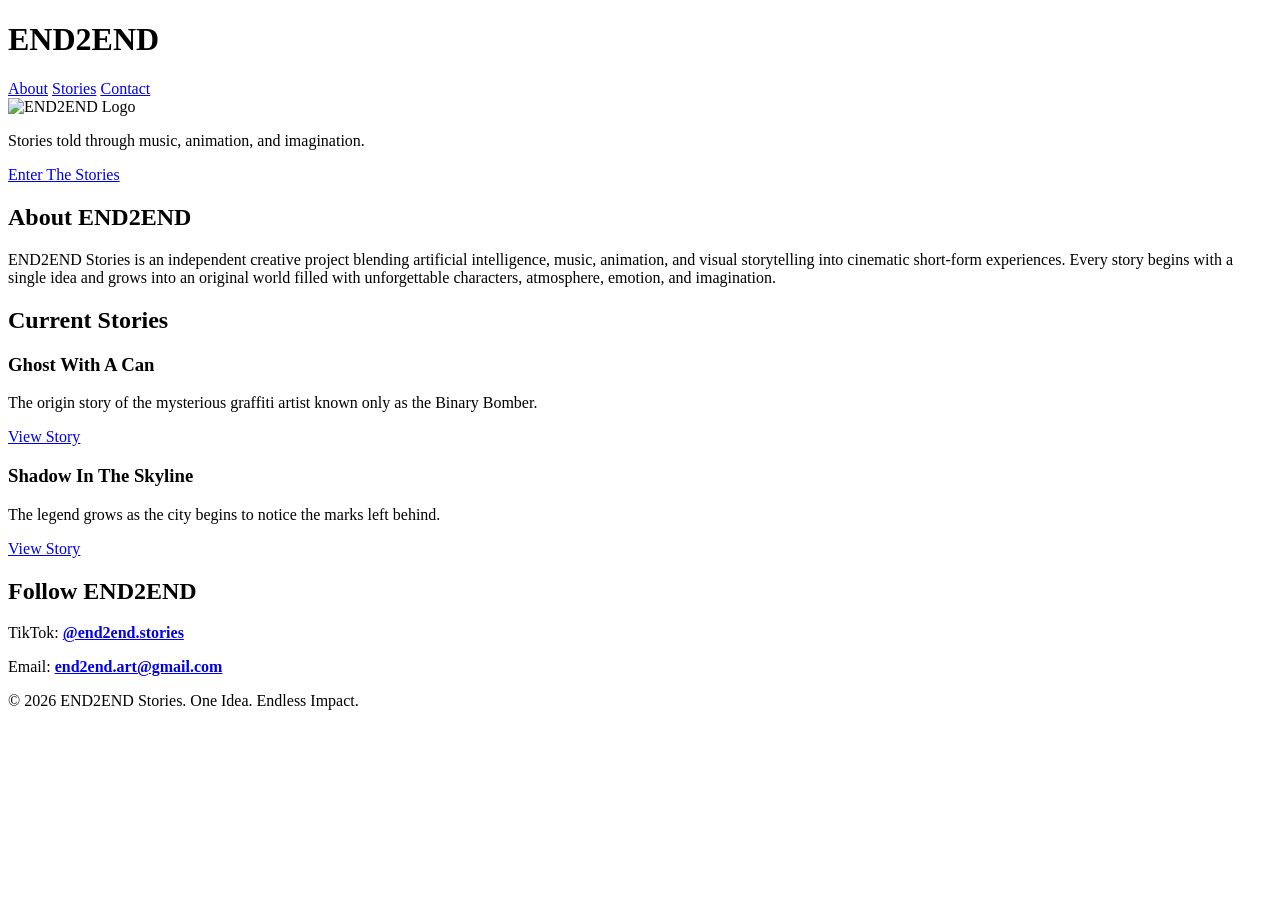
==== index.html @ b1d9ed48 "Initial commit" ====
<!DOCTYPE html>
<html lang="en">
<head>
    <meta charset="UTF-8">
    <meta name="viewport" content="width=device-width, initial-scale=1.0">

    <title>END2END Stories</title>

    <meta name="description" content="END2END Stories blends AI, music, animation, and visual storytelling into cinematic short-form worlds filled with unforgettable characters and imagination.">

    <link rel="stylesheet" href="style.css">
</head>

<body>

<header>
    <h1>END2END</h1>

    <nav>
        <a href="#about">About</a>
        <a href="#stories">Stories</a>
        <a href="#contact">Contact</a>
    </nav>
</header>

<section class="hero">

    <img src="images/logo.png" class="hero-logo" alt="END2END Logo">

    <p class="tagline">
        Stories told through music, animation, and imagination.
    </p>

    <a href="#stories" class="hero-button">
        Enter The Stories
    </a>

</section>

<section id="about" class="section-block">

    <h2>About END2END</h2>

    <p>
        END2END Stories is an independent creative project blending artificial intelligence,
        music, animation, and visual storytelling into cinematic short-form experiences.
        Every story begins with a single idea and grows into an original world filled with
        unforgettable characters, atmosphere, emotion, and imagination.
    </p>

</section>

<section id="stories" class="section-block">

    <h2>Current Stories</h2>

    <div class="story-grid">

        <div class="card">
            <h3>Ghost With A Can</h3>

            <p>
                The origin story of the mysterious graffiti artist known only as
                the Binary Bomber.
            </p>

            <a href="ghost-with-a-can.html" class="button">
                View Story
            </a>
        </div>

        <div class="card">
            <h3>Shadow In The Skyline</h3>

            <p>
                The legend grows as the city begins to notice the marks left behind.
            </p>

            <a href="shadow-in-the-skyline.html" class="button">
                View Story
            </a>
        </div>

    </div>

</section>

<section id="contact" class="section-block contact">

    <h2>Follow END2END</h2>

    <p>
        TikTok:
        <a href="https://www.tiktok.com/@end2end.stories" target="_blank">
            <strong>@end2end.stories</strong>
        </a>
    </p>

    <p>
        Email:
        <a href="mailto:end2end.art@gmail.com">
            <strong>end2end.art@gmail.com</strong>
        </a>
    </p>

</section>

<footer>

    <p>
        © 2026 END2END Stories. One Idea. Endless Impact.
    </p>

</footer>

</body>
</html>
---- style.css ----
<!DOCTYPE html>
<html lang="en">
<head>
    <meta charset="UTF-8">
    <meta name="viewport" content="width=device-width, initial-scale=1.0">

    <title>END2END Stories</title>

    <meta name="description" content="END2END Stories blends AI, music, animation, and visual storytelling into cinematic short-form worlds filled with unforgettable characters and imagination.">

    <link rel="stylesheet" href="style.css">
</head>

<body>

<header>
    <h1>END2END</h1>

    <nav>
        <a href="#about">About</a>
        <a href="#stories">Stories</a>
        <a href="#contact">Contact</a>
    </nav>
</header>

<section class="hero">

    <img src="images/logo.png" class="hero-logo" alt="END2END Logo">

    <p class="tagline">
        Stories told through music, animation, and imagination.
    </p>

    <a href="#stories" class="hero-button">
        Enter The Stories
    </a>

</section>

<section id="about" class="section-block">

    <h2>About END2END</h2>

    <p>
        END2END Stories is an independent creative project blending artificial intelligence,
        music, animation, and visual storytelling into cinematic short-form experiences.
        Every story begins with a single idea and grows into an original world filled with
        unforgettable characters, atmosphere, emotion, and imagination.
    </p>

</section>

<section id="stories" class="section-block">

    <h2>Current Stories</h2>

    <div class="story-grid">

        <div class="card">
            <h3>Ghost With A Can</h3>

            <p>
                The origin story of the mysterious graffiti artist known only as
                the Binary Bomber.
            </p>

            <a href="ghost-with-a-can.html" class="button">
                View Story
            </a>
        </div>

        <div class="card">
            <h3>Shadow In The Skyline</h3>

            <p>
                The legend grows as the city begins to notice the marks left behind.
            </p>

            <a href="shadow-in-the-skyline.html" class="button">
                View Story
            </a>
        </div>

    </div>

</section>

<section id="contact" class="section-block contact">

    <h2>Follow END2END</h2>

    <p>
        TikTok:
        <a href="https://www.tiktok.com/@end2end.stories" target="_blank">
            <strong>@end2end.stories</strong>
        </a>
    </p>

    <p>
        Email:
        <a href="mailto:end2end.art@gmail.com">
            <strong>end2end.art@gmail.com</strong>
        </a>
    </p>

</section>

<footer>

    <p>
        © 2026 END2END Stories. One Idea. Endless Impact.
    </p>

</footer>

</body>
</html>
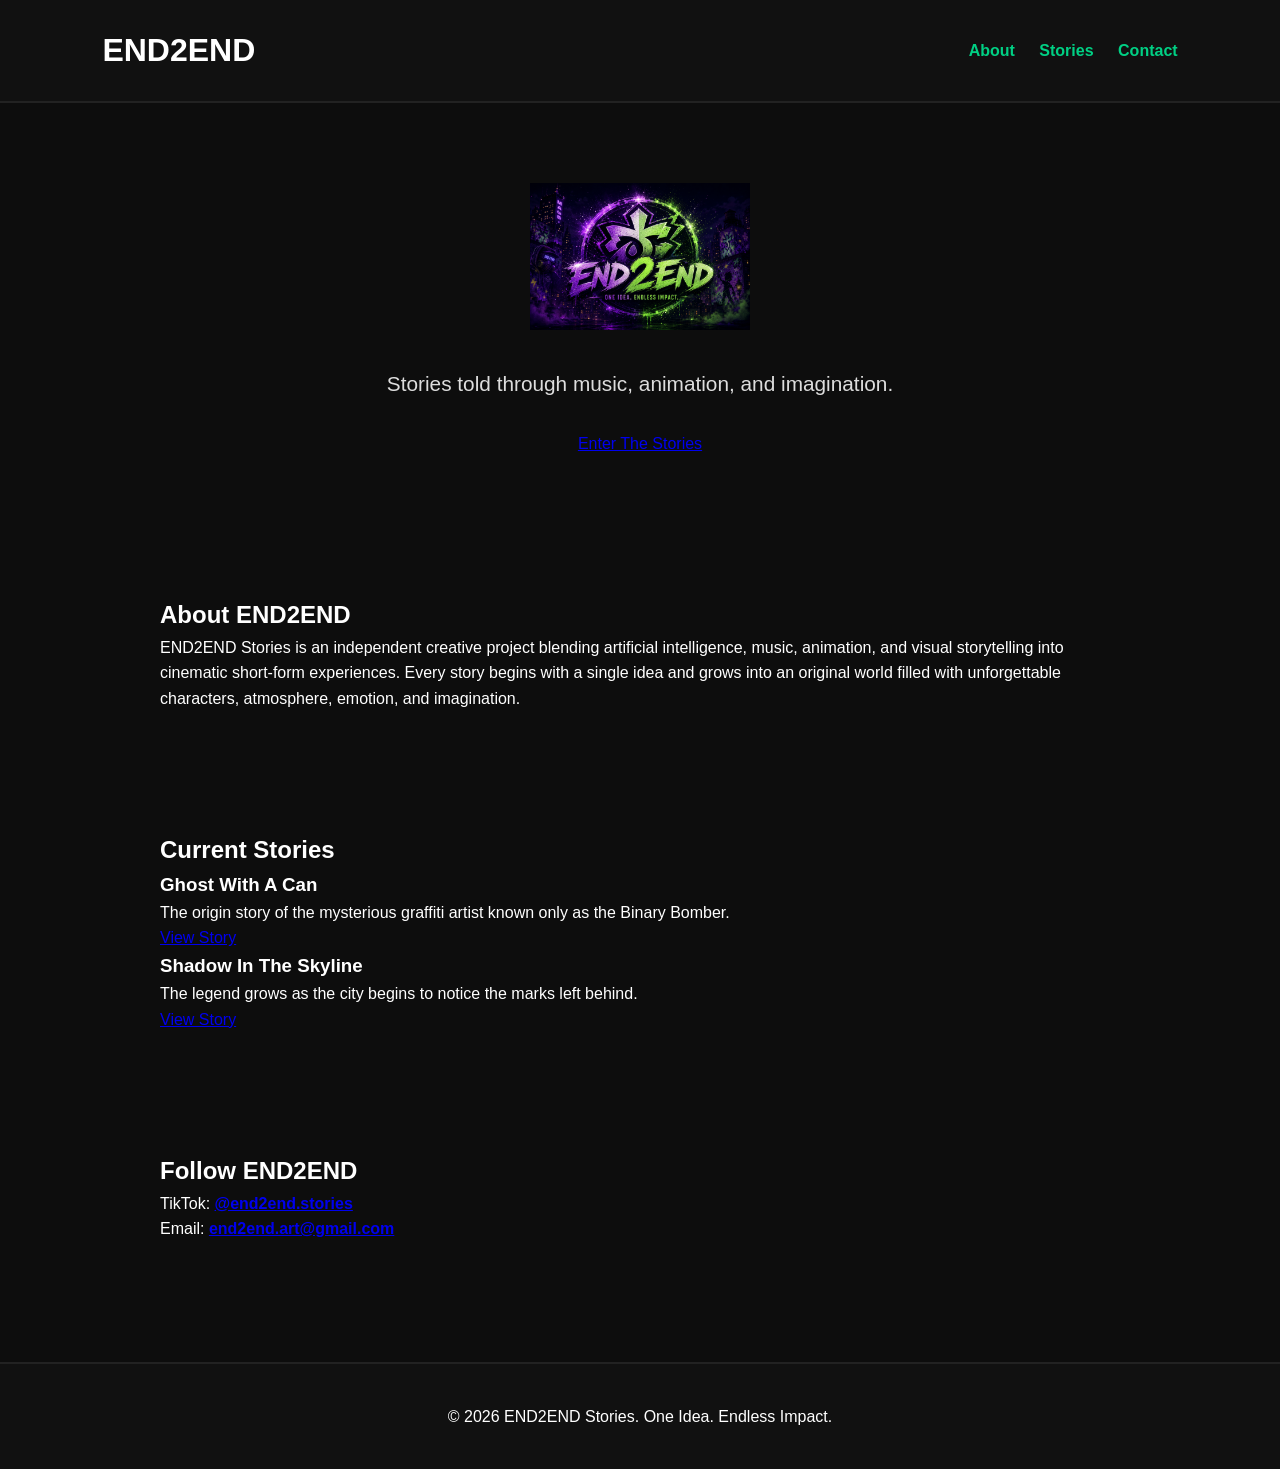
==== commit e7dc0a5f: "Update index.html" ====
--- a/index.html
+++ b/index.html
@@ -25,7 +25,7 @@
 
 <section class="hero">
 
-    <img src="images/logo.png" class="hero-logo" alt="END2END Logo">
+    <img src="images/logo.PNG" class="hero-logo" alt="END2END Logo">
 
     <p class="tagline">
         Stories told through music, animation, and imagination.
--- a/style.css
+++ b/style.css
@@ -1,117 +1,130 @@
-<!DOCTYPE html>
-<html lang="en">
-<head>
-    <meta charset="UTF-8">
-    <meta name="viewport" content="width=device-width, initial-scale=1.0">
+* {
+    margin: 0;
+    padding: 0;
+    box-sizing: border-box;
+}
 
-    <title>END2END Stories</title>
+body {
+    font-family: Arial, Helvetica, sans-serif;
+    background: #0d0d0d;
+    color: #ffffff;
+    line-height: 1.6;
+}
 
-    <meta name="description" content="END2END Stories blends AI, music, animation, and visual storytelling into cinematic short-form worlds filled with unforgettable characters and imagination.">
+header {
+    display: flex;
+    justify-content: space-between;
+    align-items: center;
+    padding: 25px 8%;
+    background: #111;
+    border-bottom: 2px solid #222;
+}
 
-    <link rel="stylesheet" href="style.css">
-</head>
+header h1 {
+    color: #ffffff;
+    font-size: 2rem;
+}
 
-<body>
+nav a {
+    color: #00d084;
+    text-decoration: none;
+    margin-left: 20px;
+    font-weight: bold;
+    transition: color .3s;
+}
 
-<header>
-    <h1>END2END</h1>
+nav a:hover {
+    color: #ffffff;
+}
 
-    <nav>
-        <a href="#about">About</a>
-        <a href="#stories">Stories</a>
-        <a href="#contact">Contact</a>
-    </nav>
-</header>
+.hero {
+    text-align: center;
+    padding: 80px 20px;
+}
 
-<section class="hero">
+.hero-logo {
+    width: 220px;
+    margin-bottom: 30px;
+}
 
-    <img src="images/logo.png" class="hero-logo" alt="END2END Logo">
+.tagline {
+    font-size: 1.3rem;
+    color: #dddddd;
+    margin-bottom: 30px;
+}
 
-    <p class="tagline">
-        Stories told through music, animation, and imagination.
-    </p>
+.cta-button {
+    display: inline-block;
+    background: #00d084;
+    color: #111;
+    padding: 15px 30px;
+    border-radius: 8px;
+    text-decoration: none;
+    font-weight: bold;
+    transition: .3s;
+}
 
-    <a href="#stories" class="hero-button">
-        Enter The Stories
-    </a>
+.cta-button:hover {
+    background: #00ff99;
+}
 
-</section>
+section {
+    max-width: 1000px;
+    margin: auto;
+    padding: 60px 20px;
+}
 
-<section id="about" class="section-block">
+.story-card {
+    background: #1b1b1b;
+    padding: 25px;
+    margin-top: 25px;
+    border-radius: 12px;
+    border: 1px solid #333;
+}
 
-    <h2>About END2END</h2>
+.story-card h3 {
+    margin-bottom: 10px;
+}
 
-    <p>
-        END2END Stories is an independent creative project blending artificial intelligence,
-        music, animation, and visual storytelling into cinematic short-form experiences.
-        Every story begins with a single idea and grows into an original world filled with
-        unforgettable characters, atmosphere, emotion, and imagination.
-    </p>
+.story-card a {
+    color: #00d084;
+    text-decoration: none;
+    font-weight: bold;
+}
 
-</section>
+footer {
+    text-align: center;
+    padding: 40px;
+    background: #111;
+    margin-top: 60px;
+    border-top: 2px solid #222;
+}
 
-<section id="stories" class="section-block">
+footer a {
+    color: #00d084;
+    text-decoration: none;
+}
 
-    <h2>Current Stories</h2>
+.story-page {
+    max-width: 900px;
+    margin: auto;
+    padding: 60px 20px;
+}
 
-    <div class="story-grid">
+.story-page h1 {
+    margin-bottom: 25px;
+}
 
-        <div class="card">
-            <h3>Ghost With A Can</h3>
+.story-page video {
+    width: 100%;
+    border-radius: 12px;
+    margin: 30px 0;
+}
 
-            <p>
-                The origin story of the mysterious graffiti artist known only as
-                the Binary Bomber.
-            </p>
-
-            <a href="ghost-with-a-can.html" class="button">
-                View Story
-            </a>
-        </div>
-
-        <div class="card">
-            <h3>Shadow In The Skyline</h3>
-
-            <p>
-                The legend grows as the city begins to notice the marks left behind.
-            </p>
-
-            <a href="shadow-in-the-skyline.html" class="button">
-                View Story
-            </a>
-        </div>
-
-    </div>
-
-</section>
-
-<section id="contact" class="section-block contact">
-
-    <h2>Follow END2END</h2>
-
-    <p>
-        TikTok:
-        <a href="https://www.tiktok.com/@end2end.stories" target="_blank">
-            <strong>@end2end.stories</strong>
-        </a>
-    </p>
-
-    <p>
-        Email:
-        <a href="mailto:end2end.art@gmail.com">
-            <strong>end2end.art@gmail.com</strong>
-        </a>
-    </p>
-
-</section>
-
-<footer>
-
-    <p>
-        © 2026 END2END Stories. One Idea. Endless Impact.
-    </p>
-
-</footer>
-
-</body>
-</html>+.back-button {
+    display: inline-block;
+    margin-top: 40px;
+    color: #00d084;
+    text-decoration: none;
+    font-weight: bold;
+}
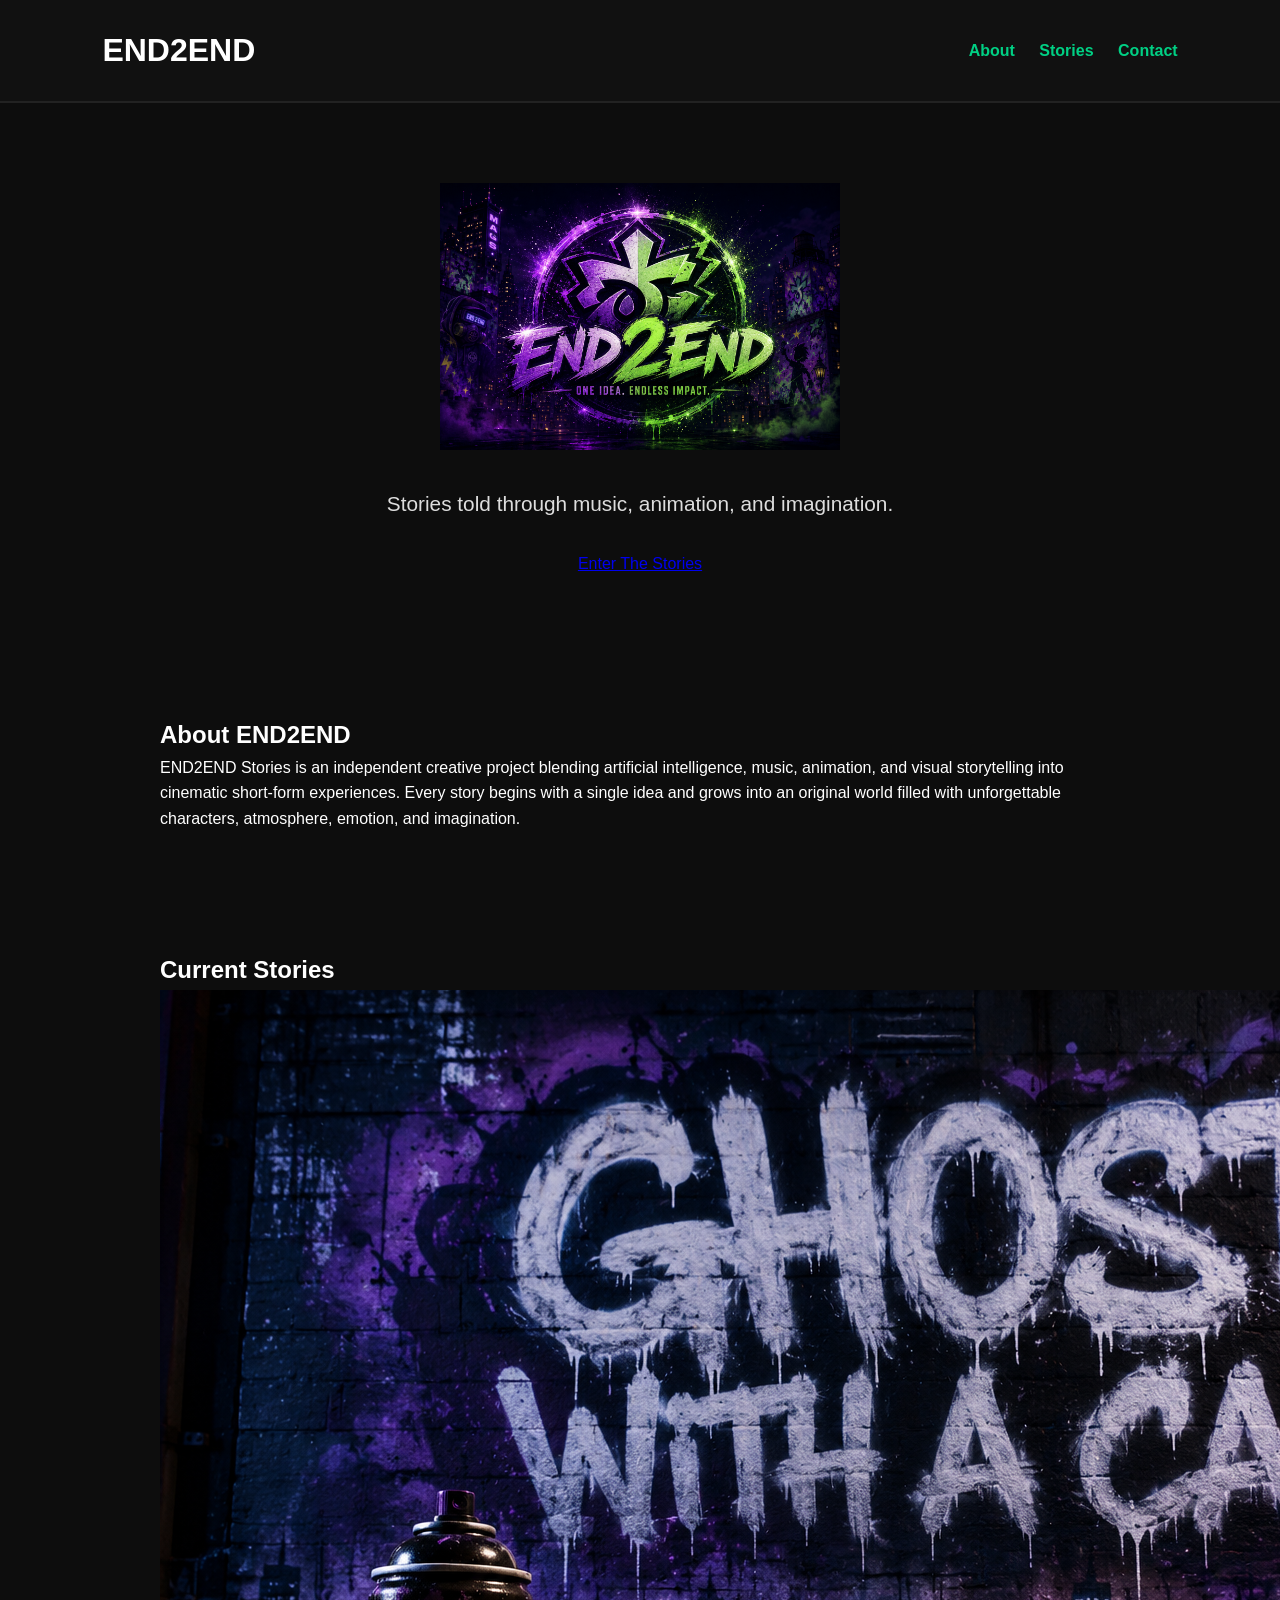
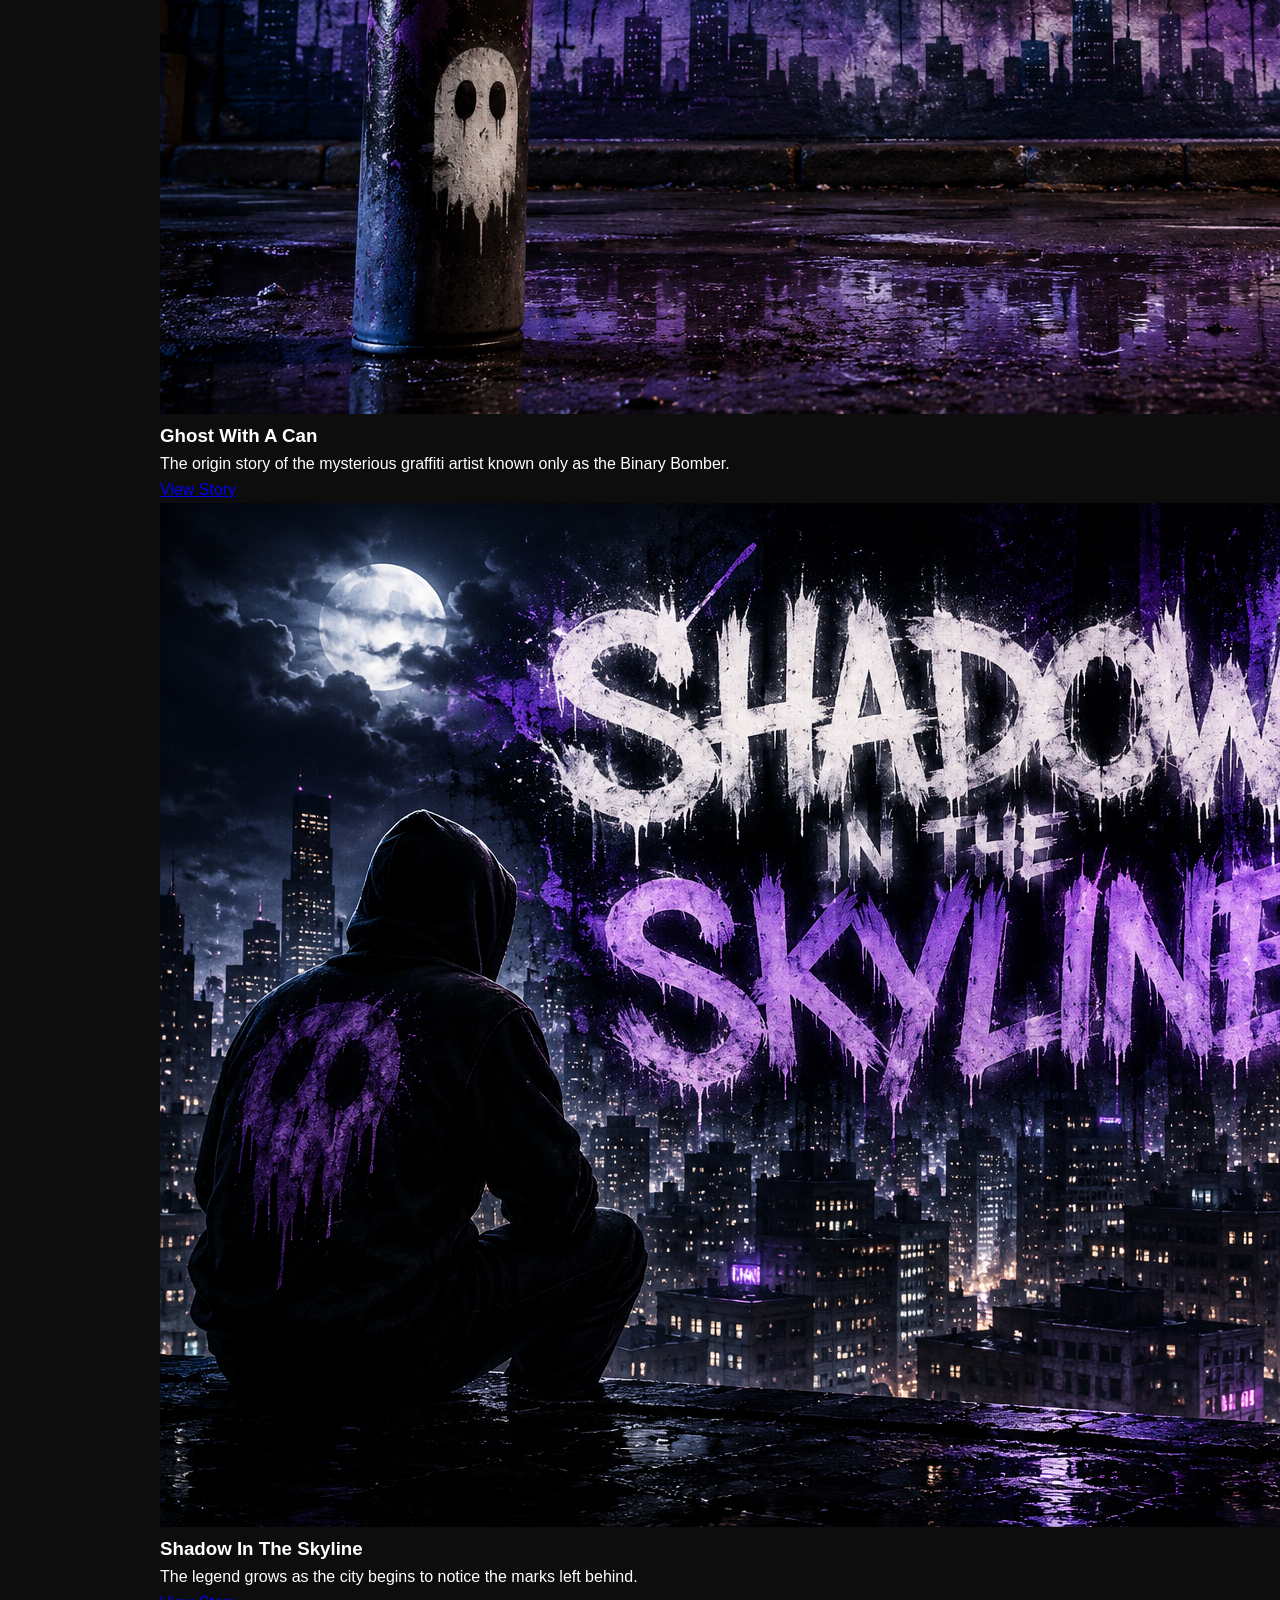
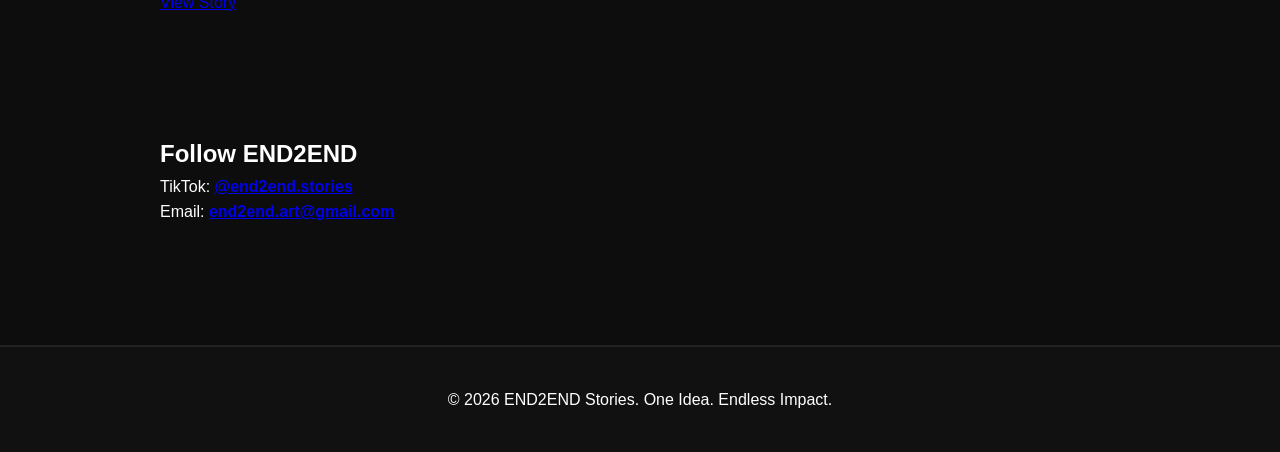
==== commit 61aa9127: "enlarge logo and story thumbnails" ====
--- a/index.html
+++ b/index.html
@@ -57,6 +57,8 @@
     <div class="story-grid">
 
         <div class="card">
+            <img src="images/ghost-thumbnail.PNG" class="story-thumbnail" alt="Ghost With A Can thumbnail">
+
             <h3>Ghost With A Can</h3>
 
             <p>
@@ -70,6 +72,8 @@
         </div>
 
         <div class="card">
+            <img src="images/shadow-thumbnail.PNG" class="story-thumbnail" alt="Shadow In The Skyline thumbnail">
+            
             <h3>Shadow In The Skyline</h3>
 
             <p>
--- a/style.css
+++ b/style.css
@@ -43,7 +43,7 @@
 }
 
 .hero-logo {
-    width: 220px;
+    width: 400px;
     margin-bottom: 30px;
 }
 
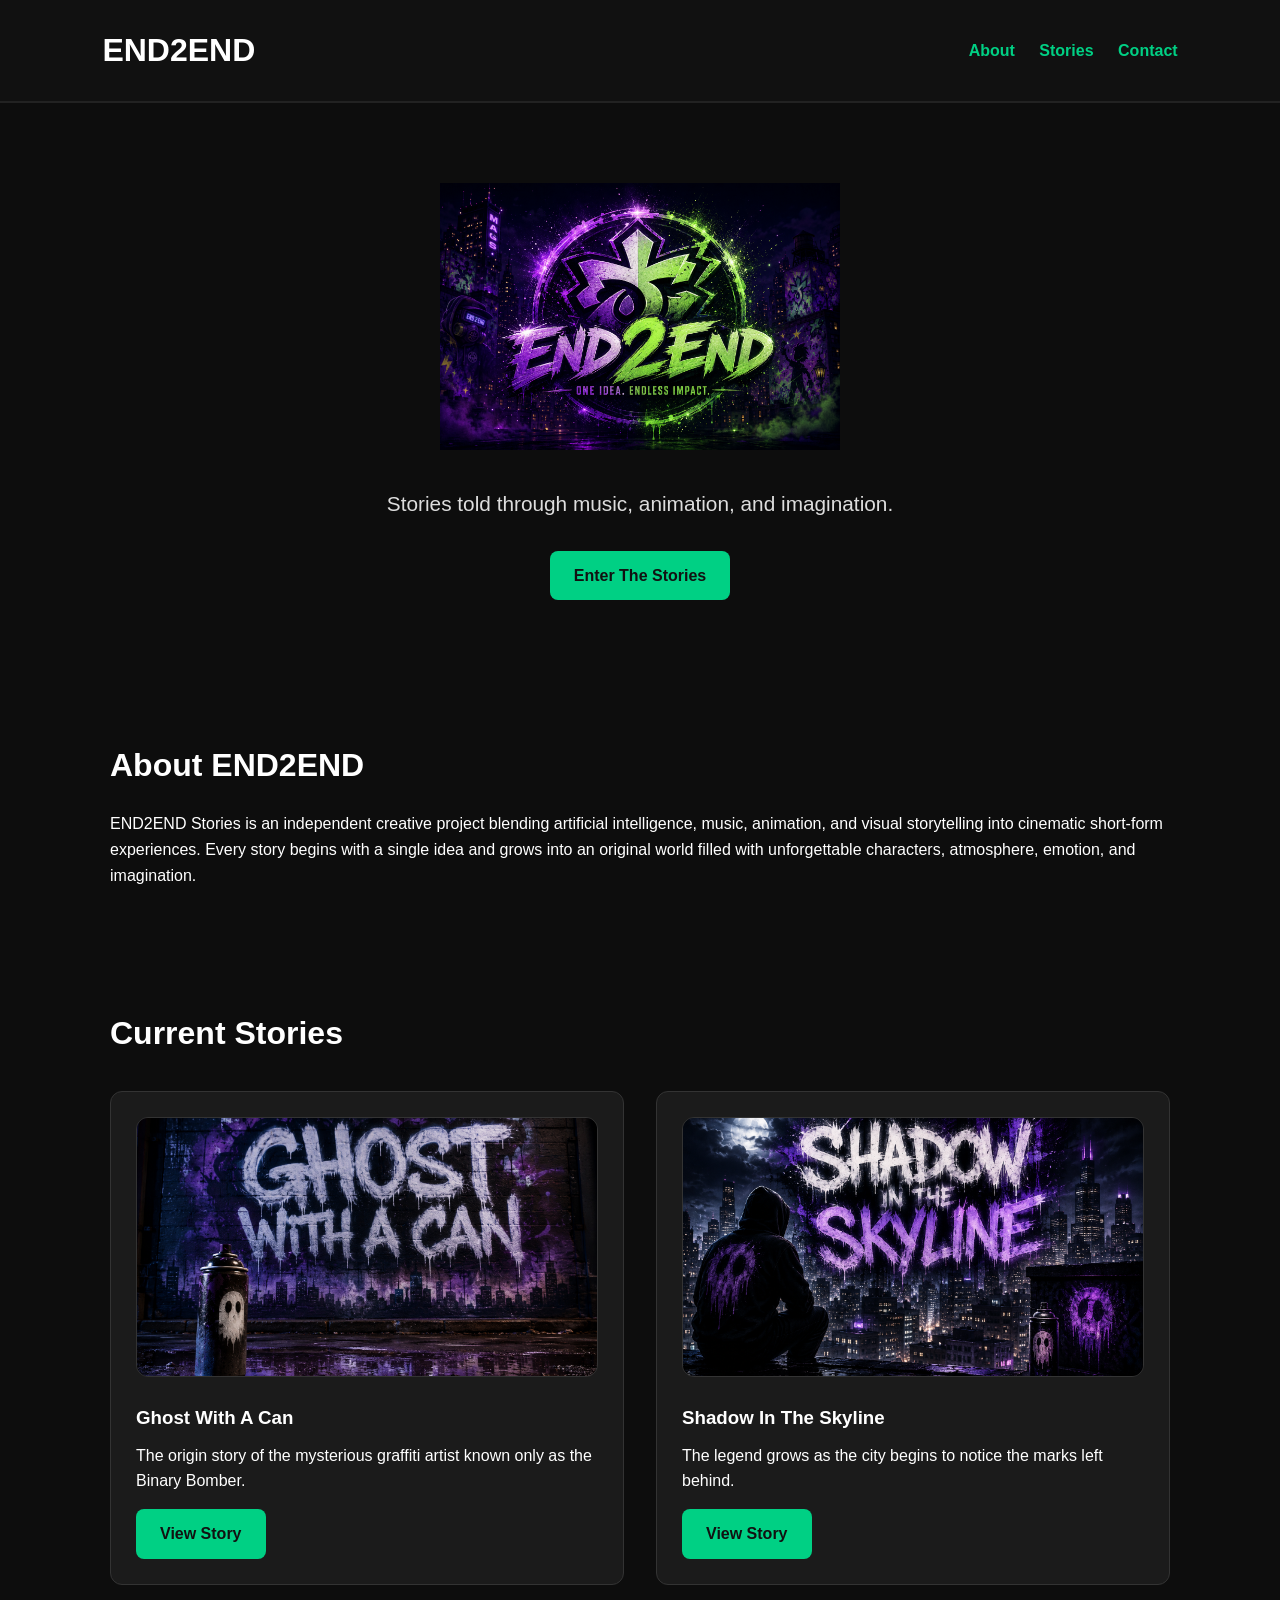
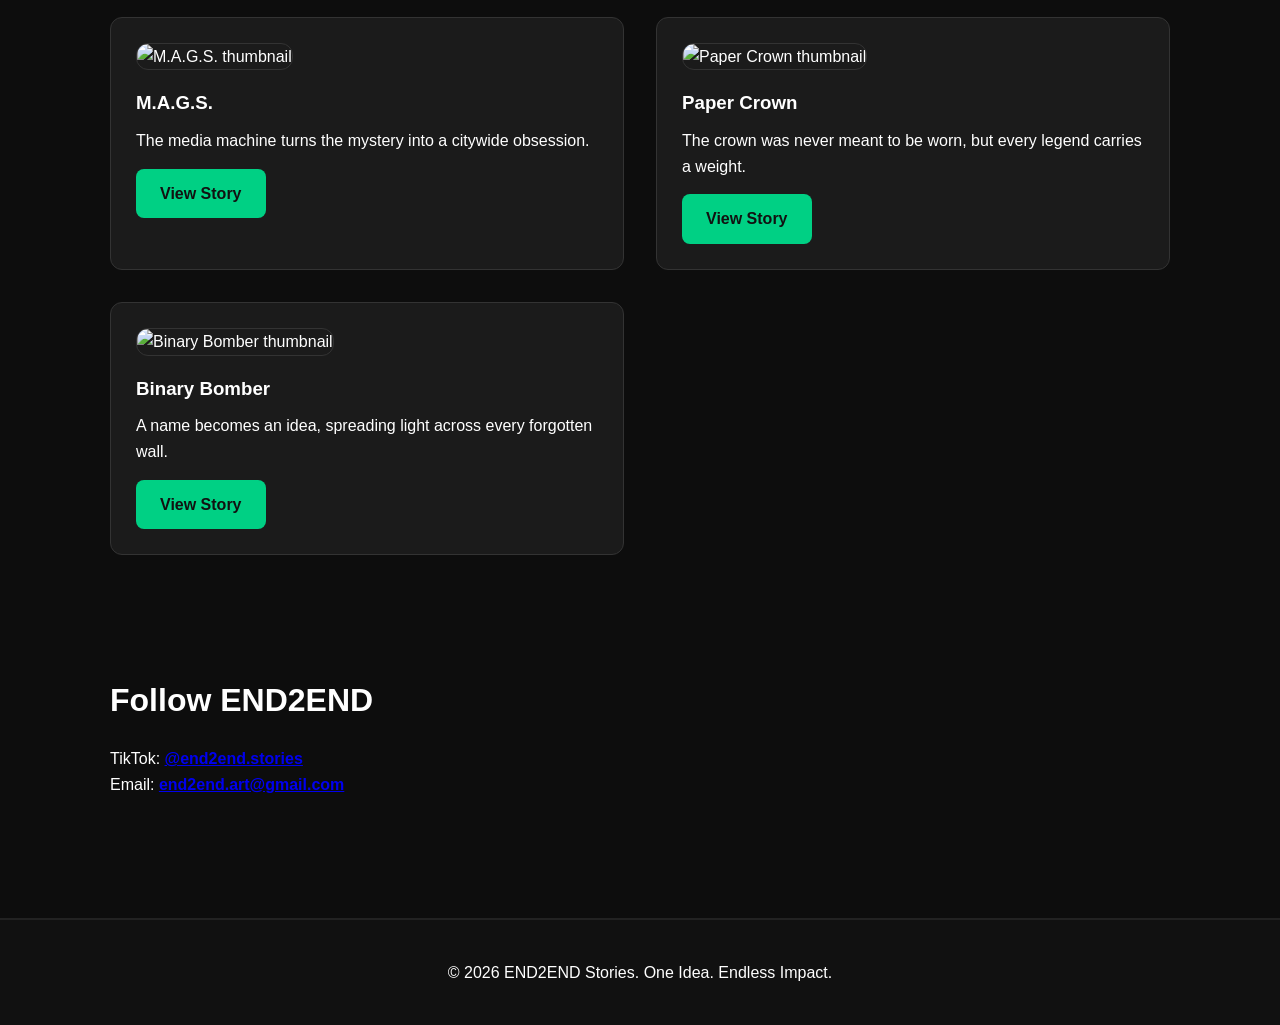
==== commit e7647b62: "new video fixes thumbnails added" ====
--- a/index.html
+++ b/index.html
@@ -3,19 +3,14 @@
 <head>
     <meta charset="UTF-8">
     <meta name="viewport" content="width=device-width, initial-scale=1.0">
-
     <title>END2END Stories</title>
-
     <meta name="description" content="END2END Stories blends AI, music, animation, and visual storytelling into cinematic short-form worlds filled with unforgettable characters and imagination.">
-
     <link rel="stylesheet" href="style.css">
 </head>
 
 <body>
-
 <header>
     <h1>END2END</h1>
-
     <nav>
         <a href="#about">About</a>
         <a href="#stories">Stories</a>
@@ -24,73 +19,65 @@
 </header>
 
 <section class="hero">
-
     <img src="images/logo.PNG" class="hero-logo" alt="END2END Logo">
-
-    <p class="tagline">
-        Stories told through music, animation, and imagination.
-    </p>
-
-    <a href="#stories" class="hero-button">
-        Enter The Stories
-    </a>
-
+    <p class="tagline">Stories told through music, animation, and imagination.</p>
+    <a href="#stories" class="hero-button">Enter The Stories</a>
 </section>
 
 <section id="about" class="section-block">
-
     <h2>About END2END</h2>
-
     <p>
         END2END Stories is an independent creative project blending artificial intelligence,
         music, animation, and visual storytelling into cinematic short-form experiences.
         Every story begins with a single idea and grows into an original world filled with
         unforgettable characters, atmosphere, emotion, and imagination.
     </p>
-
 </section>
 
 <section id="stories" class="section-block">
-
     <h2>Current Stories</h2>
 
     <div class="story-grid">
 
         <div class="card">
             <img src="images/ghost-thumbnail.PNG" class="story-thumbnail" alt="Ghost With A Can thumbnail">
-
             <h3>Ghost With A Can</h3>
-
-            <p>
-                The origin story of the mysterious graffiti artist known only as
-                the Binary Bomber.
-            </p>
-
-            <a href="ghost-with-a-can.html" class="button">
-                View Story
-            </a>
+            <p>The origin story of the mysterious graffiti artist known only as the Binary Bomber.</p>
+            <a href="ghost-with-a-can.html" class="button">View Story</a>
         </div>
 
         <div class="card">
             <img src="images/shadow-thumbnail.PNG" class="story-thumbnail" alt="Shadow In The Skyline thumbnail">
-            
             <h3>Shadow In The Skyline</h3>
+            <p>The legend grows as the city begins to notice the marks left behind.</p>
+            <a href="shadow-in-the-skyline.html" class="button">View Story</a>
+        </div>
 
-            <p>
-                The legend grows as the city begins to notice the marks left behind.
-            </p>
+        <div class="card">
+            <img src="images/mags-thumbnail.jpeg" class="story-thumbnail" alt="M.A.G.S. thumbnail">
+            <h3>M.A.G.S.</h3>
+            <p>The media machine turns the mystery into a citywide obsession.</p>
+            <a href="mags.html" class="button">View Story</a>
+        </div>
 
-            <a href="shadow-in-the-skyline.html" class="button">
-                View Story
-            </a>
+        <div class="card">
+            <img src="images/paper-crown-thumbnail.peg" class="story-thumbnail" alt="Paper Crown thumbnail">
+            <h3>Paper Crown</h3>
+            <p>The crown was never meant to be worn, but every legend carries a weight.</p>
+            <a href="paper-crown.html" class="button">View Story</a>
+        </div>
+
+        <div class="card">
+            <img src="images/binary-bomber-thumbnail.png" class="story-thumbnail" alt="Binary Bomber thumbnail">
+            <h3>Binary Bomber</h3>
+            <p>A name becomes an idea, spreading light across every forgotten wall.</p>
+            <a href="binary-bomber.html" class="button">View Story</a>
         </div>
 
     </div>
-
 </section>
 
 <section id="contact" class="section-block contact">
-
     <h2>Follow END2END</h2>
 
     <p>
@@ -106,16 +93,10 @@
             <strong>end2end.art@gmail.com</strong>
         </a>
     </p>
-
 </section>
 
 <footer>
-
-    <p>
-        © 2026 END2END Stories. One Idea. Endless Impact.
-    </p>
-
+    <p>© 2026 END2END Stories. One Idea. Endless Impact.</p>
 </footer>
-
 </body>
 </html>
--- a/style.css
+++ b/style.css
@@ -21,7 +21,6 @@
 }
 
 header h1 {
-    color: #ffffff;
     font-size: 2rem;
 }
 
@@ -30,7 +29,6 @@
     text-decoration: none;
     margin-left: 20px;
     font-weight: bold;
-    transition: color .3s;
 }
 
 nav a:hover {
@@ -44,6 +42,7 @@
 
 .hero-logo {
     width: 400px;
+    max-width: 90%;
     margin-bottom: 30px;
 }
 
@@ -53,43 +52,82 @@
     margin-bottom: 30px;
 }
 
-.cta-button {
+.hero-button,
+.button {
     display: inline-block;
     background: #00d084;
     color: #111;
-    padding: 15px 30px;
+    padding: 12px 24px;
     border-radius: 8px;
     text-decoration: none;
     font-weight: bold;
-    transition: .3s;
 }
 
-.cta-button:hover {
+.hero-button:hover,
+.button:hover {
     background: #00ff99;
 }
 
-section {
-    max-width: 1000px;
+.section-block {
+    max-width: 1100px;
     margin: auto;
     padding: 60px 20px;
 }
 
-.story-card {
+.section-block h2 {
+    margin-bottom: 20px;
+    font-size: 2rem;
+}
+
+.story-grid {
+    display: grid;
+    grid-template-columns: repeat(auto-fit, minmax(340px, 1fr));
+    gap: 2rem;
+    margin-top: 2rem;
+}
+
+.card {
     background: #1b1b1b;
     padding: 25px;
-    margin-top: 25px;
     border-radius: 12px;
     border: 1px solid #333;
 }
 
-.story-card h3 {
+.card h3 {
     margin-bottom: 10px;
 }
 
-.story-card a {
-    color: #00d084;
-    text-decoration: none;
-    font-weight: bold;
+.card p {
+    margin-bottom: 15px;
+}
+
+.story-thumbnail {
+    width: 100%;
+    aspect-ratio: 16 / 9;
+    object-fit: cover;
+    border-radius: 12px;
+    margin-bottom: 18px;
+    border: 1px solid #333;
+}
+
+.story-page {
+    max-width: 900px;
+    margin: auto;
+    padding: 60px 20px;
+}
+
+.story-hero h2 {
+    font-size: 2rem;
+    margin-bottom: 15px;
+}
+
+.story-tagline {
+    color: #dddddd;
+    margin-bottom: 25px;
+}
+
+.story-description {
+    margin: 30px 0;
 }
 
 footer {
@@ -105,26 +143,17 @@
     text-decoration: none;
 }
 
-.story-page {
-    max-width: 900px;
-    margin: auto;
-    padding: 60px 20px;
-}
+@media (max-width: 700px) {
+    header {
+        flex-direction: column;
+        gap: 15px;
+    }
 
-.story-page h1 {
-    margin-bottom: 25px;
-}
+    nav a {
+        margin: 0 8px;
+    }
 
-.story-page video {
-    width: 100%;
-    border-radius: 12px;
-    margin: 30px 0;
-}
-
-.back-button {
-    display: inline-block;
-    margin-top: 40px;
-    color: #00d084;
-    text-decoration: none;
-    font-weight: bold;
+    .story-grid {
+        grid-template-columns: 1fr;
+    }
 }
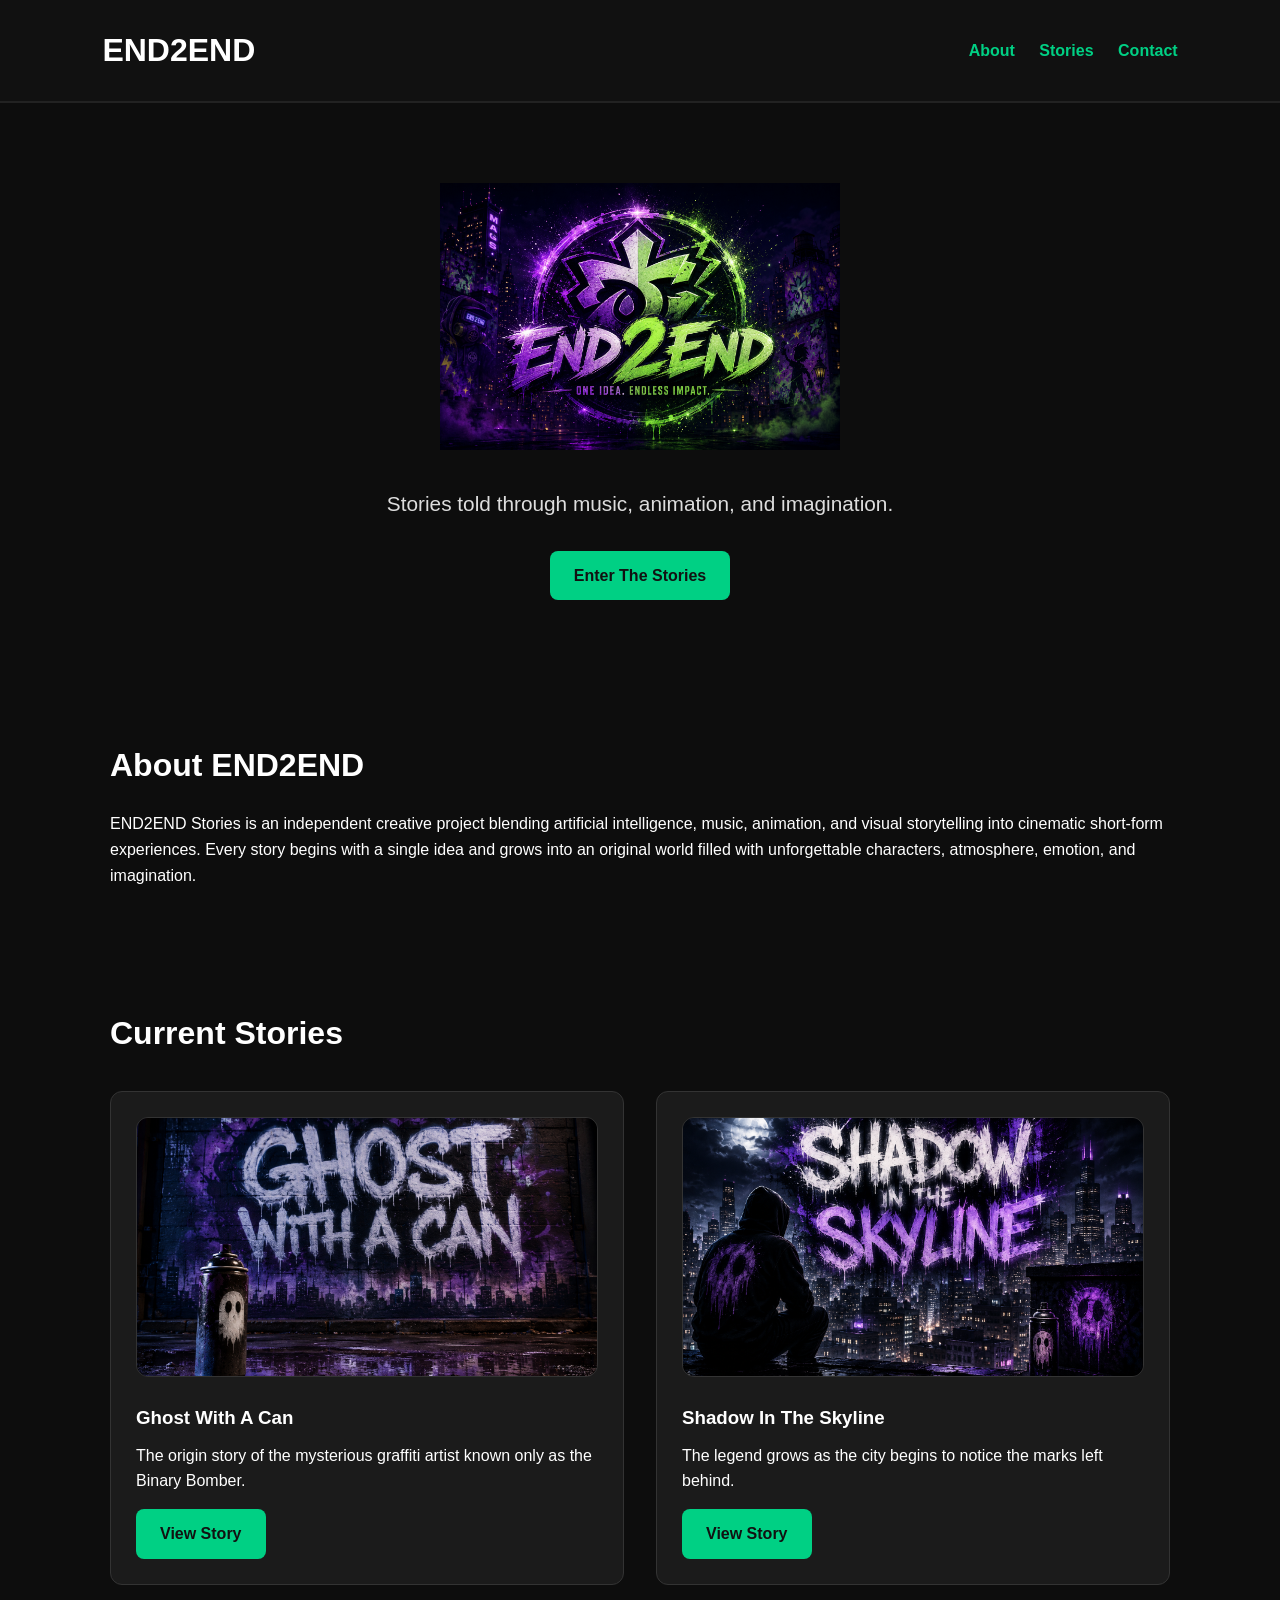
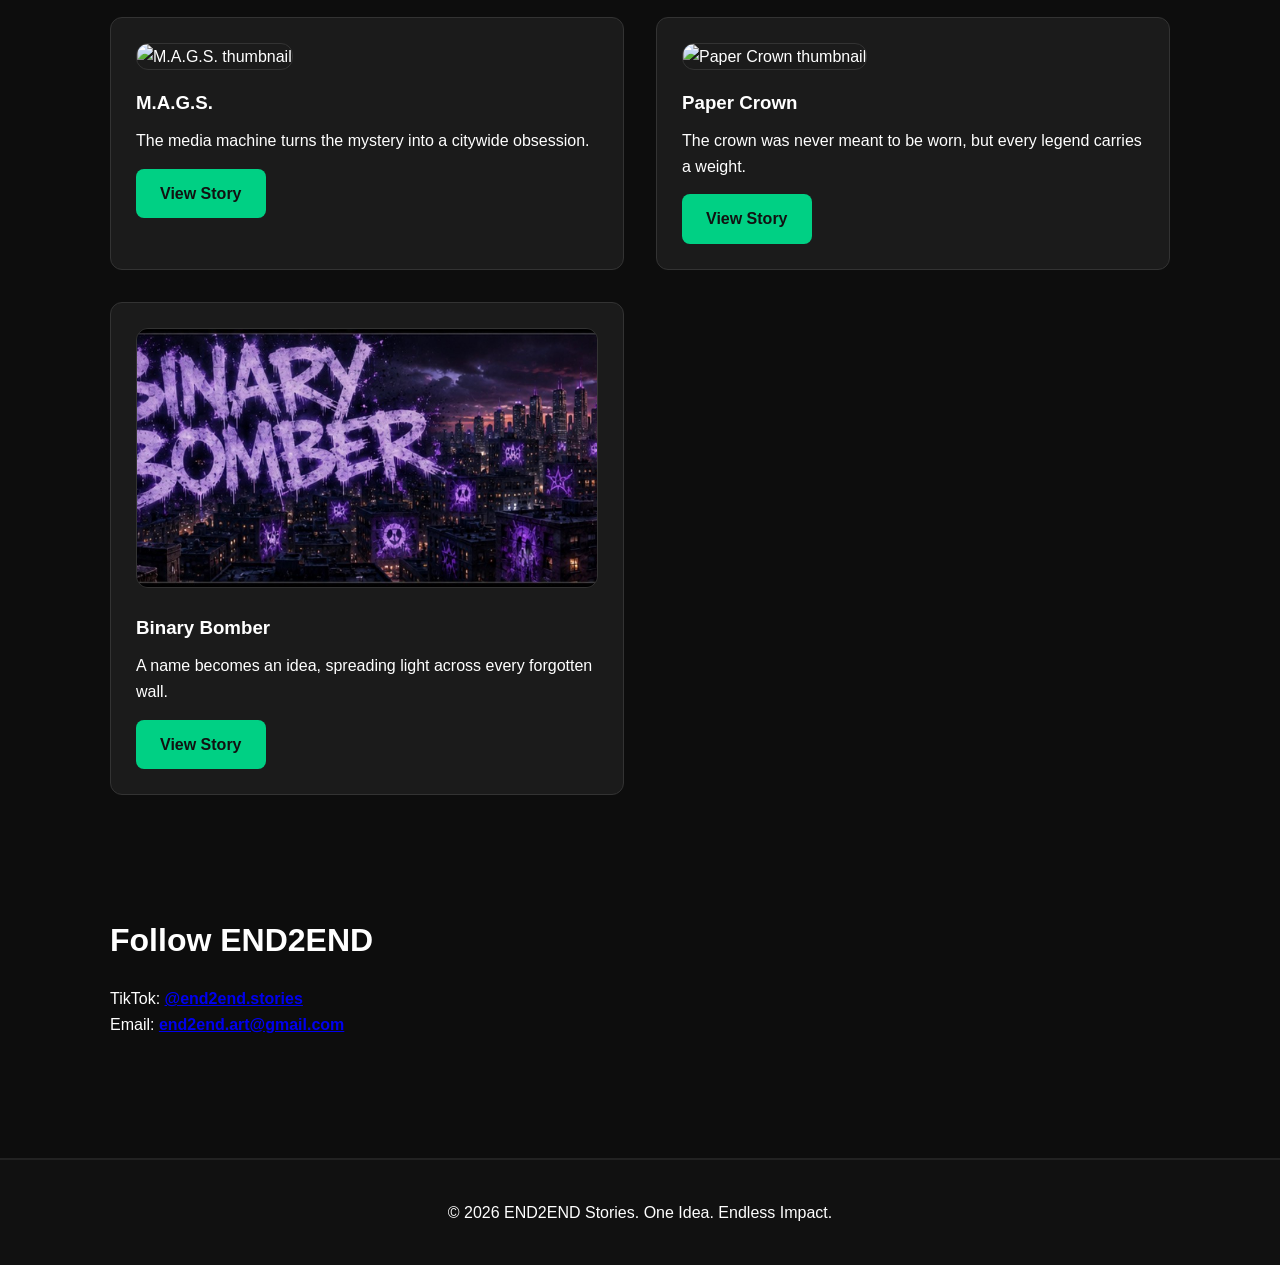
==== commit 7debf45b: "thumbnail fixes" ====
--- a/index.html
+++ b/index.html
@@ -61,14 +61,14 @@
         </div>
 
         <div class="card">
-            <img src="images/paper-crown-thumbnail.peg" class="story-thumbnail" alt="Paper Crown thumbnail">
+            <img src="images/paper-crown-thumbnail.jPEG" class="story-thumbnail" alt="Paper Crown thumbnail">
             <h3>Paper Crown</h3>
             <p>The crown was never meant to be worn, but every legend carries a weight.</p>
             <a href="paper-crown.html" class="button">View Story</a>
         </div>
 
         <div class="card">
-            <img src="images/binary-bomber-thumbnail.png" class="story-thumbnail" alt="Binary Bomber thumbnail">
+            <img src="images/binary-bomber-thumbnail.jpg" class="story-thumbnail" alt="Binary Bomber thumbnail">
             <h3>Binary Bomber</h3>
             <p>A name becomes an idea, spreading light across every forgotten wall.</p>
             <a href="binary-bomber.html" class="button">View Story</a>
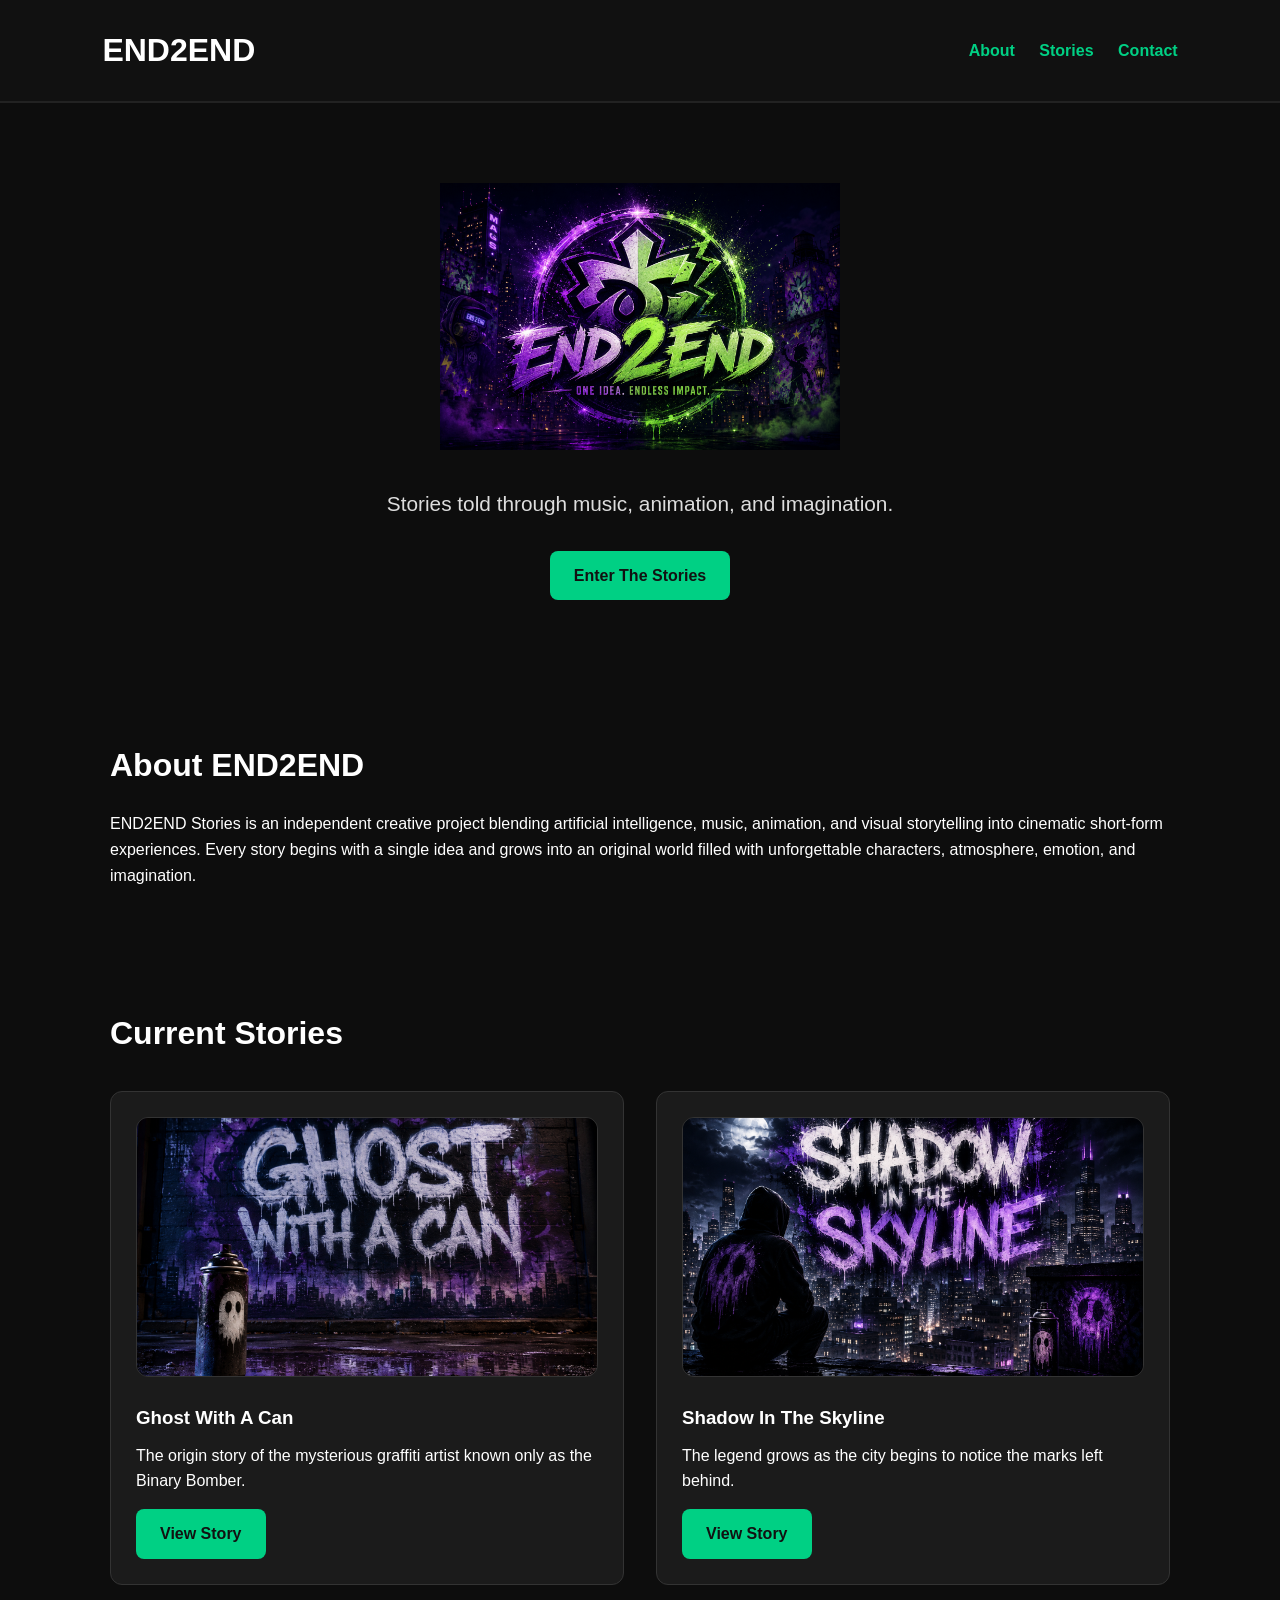
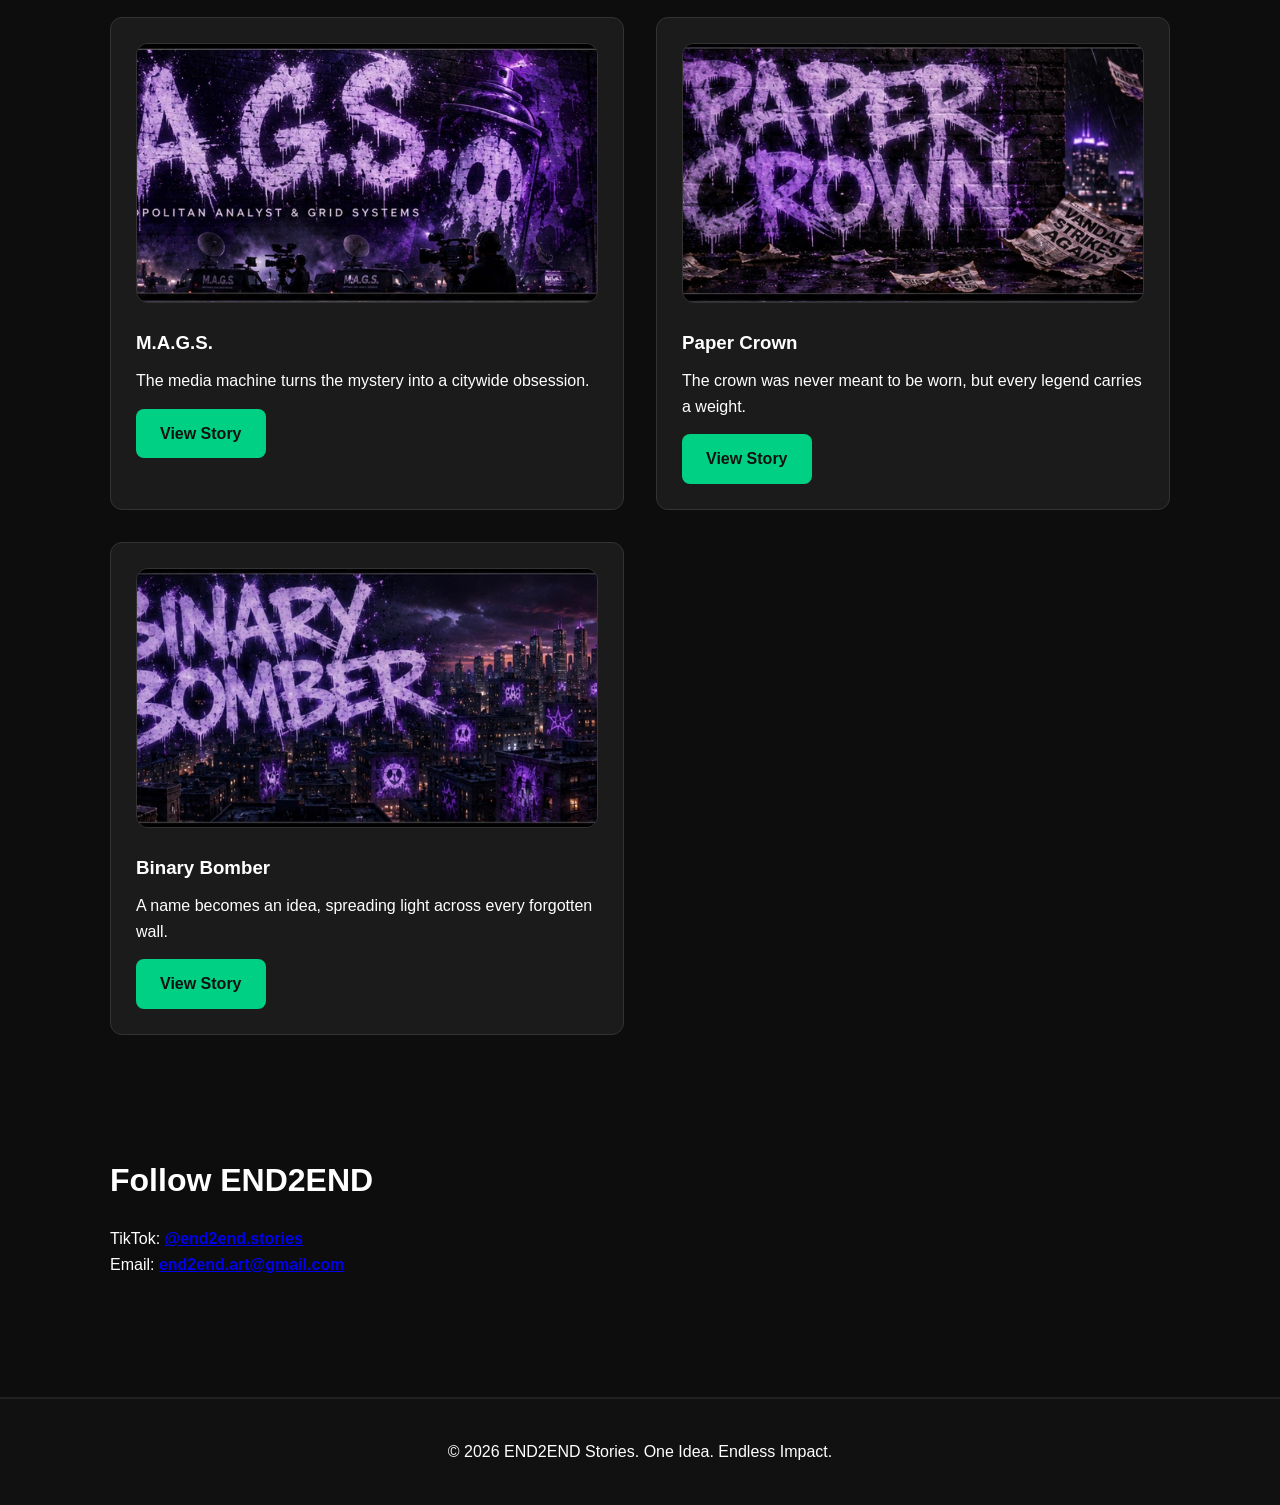
==== commit e1dd6066: "bug fixes" ====
--- a/index.html
+++ b/index.html
@@ -54,21 +54,21 @@
         </div>
 
         <div class="card">
-            <img src="images/mags-thumbnail.jpeg" class="story-thumbnail" alt="M.A.G.S. thumbnail">
+            <img src="images/mags-thumbnail.JPEG" class="story-thumbnail" alt="M.A.G.S. thumbnail">
             <h3>M.A.G.S.</h3>
             <p>The media machine turns the mystery into a citywide obsession.</p>
             <a href="mags.html" class="button">View Story</a>
         </div>
 
         <div class="card">
-            <img src="images/paper-crown-thumbnail.jPEG" class="story-thumbnail" alt="Paper Crown thumbnail">
+            <img src="images/paper-crown-thumbnail.JPEG" class="story-thumbnail" alt="Paper Crown thumbnail">
             <h3>Paper Crown</h3>
             <p>The crown was never meant to be worn, but every legend carries a weight.</p>
             <a href="paper-crown.html" class="button">View Story</a>
         </div>
 
         <div class="card">
-            <img src="images/binary-bomber-thumbnail.jpg" class="story-thumbnail" alt="Binary Bomber thumbnail">
+            <img src="images/binary-bomber-thumbnail.JPEG" class="story-thumbnail" alt="Binary Bomber thumbnail">
             <h3>Binary Bomber</h3>
             <p>A name becomes an idea, spreading light across every forgotten wall.</p>
             <a href="binary-bomber.html" class="button">View Story</a>
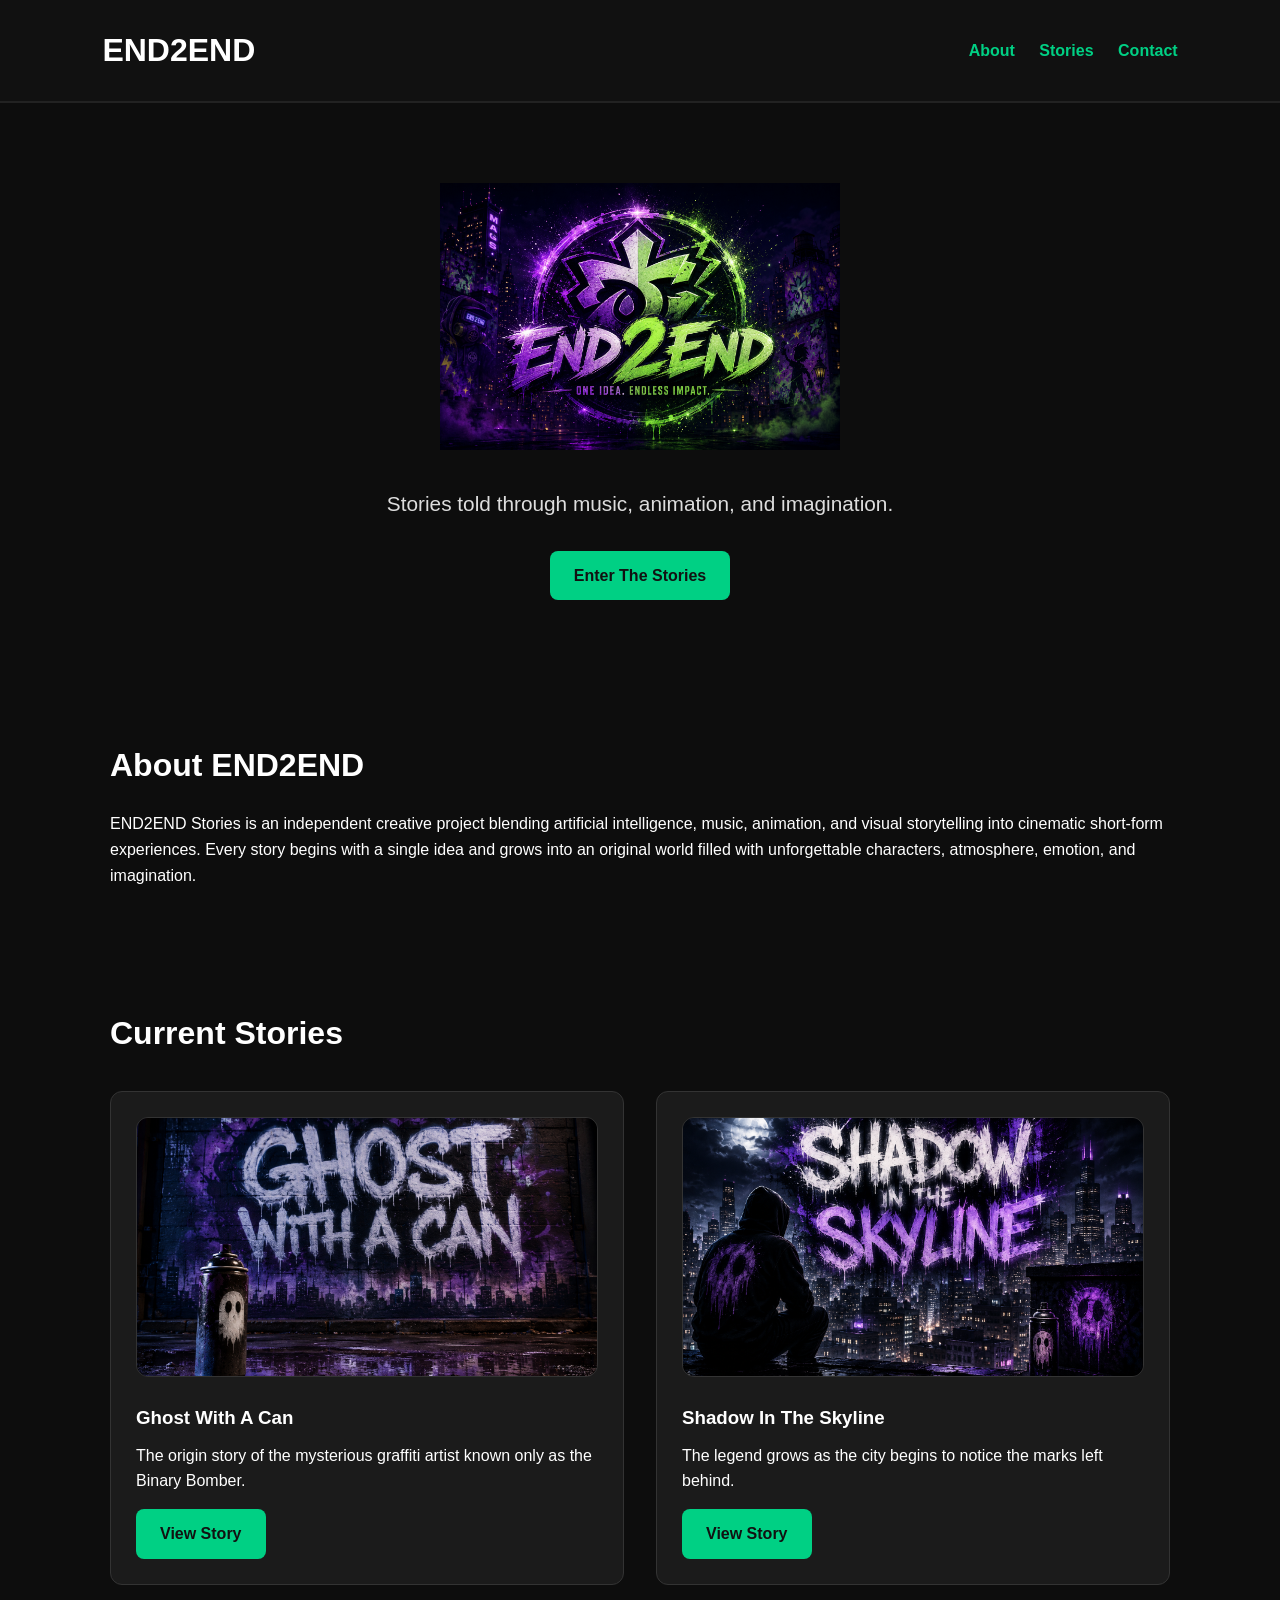
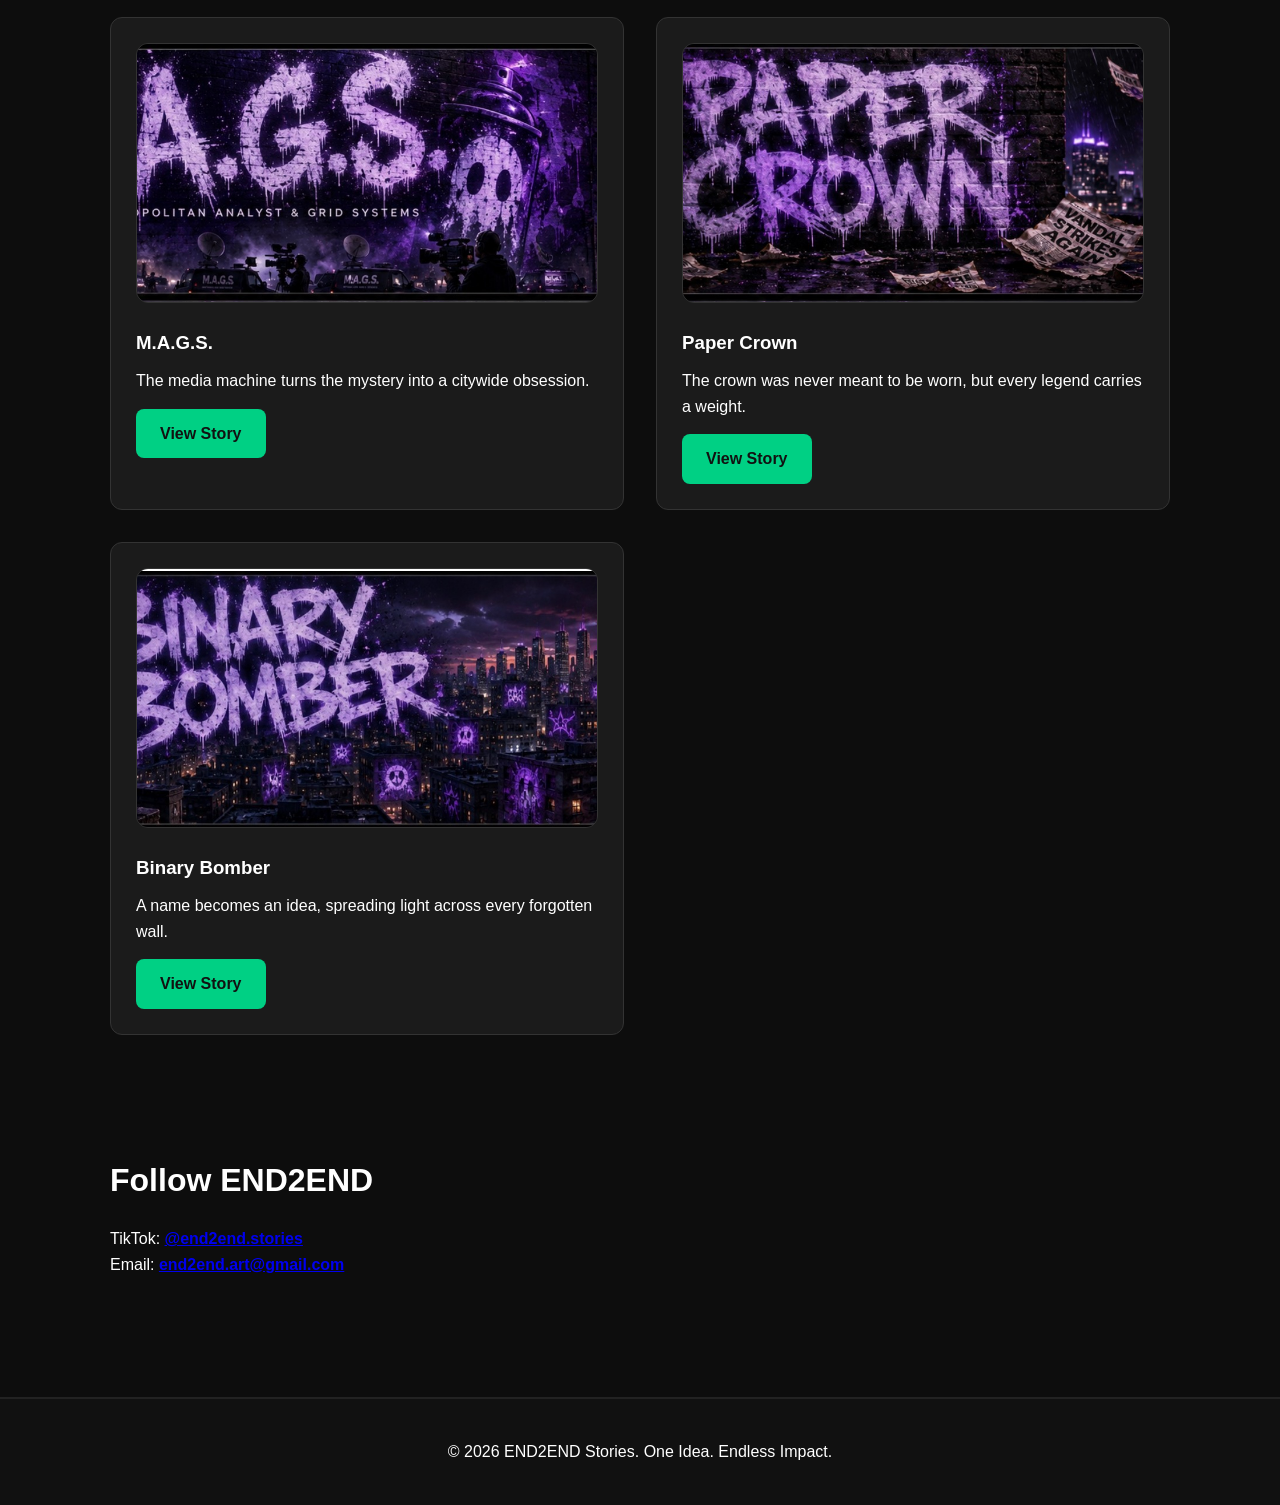
==== commit ecf463cd: "pic fix" ====
--- a/index.html
+++ b/index.html
@@ -54,21 +54,21 @@
         </div>
 
         <div class="card">
-            <img src="images/mags-thumbnail.JPEG" class="story-thumbnail" alt="M.A.G.S. thumbnail">
+            <img src="images/mags-thumbnail.png" class="story-thumbnail" alt="M.A.G.S. thumbnail">
             <h3>M.A.G.S.</h3>
             <p>The media machine turns the mystery into a citywide obsession.</p>
             <a href="mags.html" class="button">View Story</a>
         </div>
 
         <div class="card">
-            <img src="images/paper-crown-thumbnail.JPEG" class="story-thumbnail" alt="Paper Crown thumbnail">
+            <img src="images/paper-crown-thumbnail.png" class="story-thumbnail" alt="Paper Crown thumbnail">
             <h3>Paper Crown</h3>
             <p>The crown was never meant to be worn, but every legend carries a weight.</p>
             <a href="paper-crown.html" class="button">View Story</a>
         </div>
 
         <div class="card">
-            <img src="images/binary-bomber-thumbnail.JPEG" class="story-thumbnail" alt="Binary Bomber thumbnail">
+            <img src="images/binary-bomber-thumbnail.png" class="story-thumbnail" alt="Binary Bomber thumbnail">
             <h3>Binary Bomber</h3>
             <p>A name becomes an idea, spreading light across every forgotten wall.</p>
             <a href="binary-bomber.html" class="button">View Story</a>
